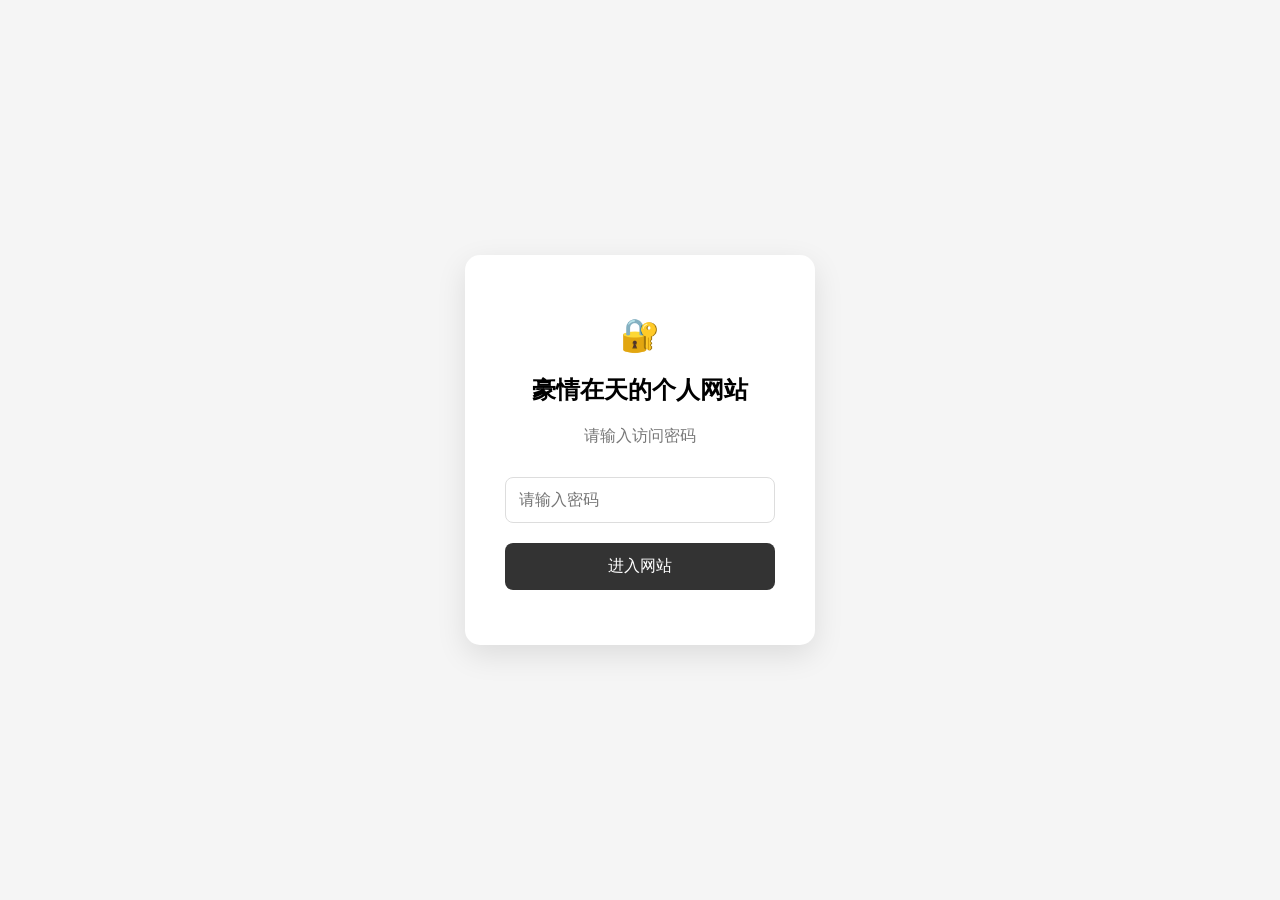
==== login.html @ 1fc22263 "Add files via upload" ====
<!DOCTYPE html>
<html lang="zh-CN">

<head>
    <meta charset="UTF-8">

    <meta name="viewport" content="width=device-width, initial-scale=1.0">

    <title>登录 - 瑶的个人网站</title>

    <style>

        * {
            box-sizing: border-box;
        }

        body {
            margin: 0;

            min-height: 100vh;

            display: flex;

            justify-content: center;

            align-items: center;

            font-family: Arial, "Microsoft YaHei", sans-serif;

            background-color: #f5f5f5;
        }


        .login-box {
            width: 350px;

            padding: 40px;

            background-color: white;

            border-radius: 15px;

            box-shadow: 0 10px 30px rgba(0, 0, 0, 0.1);

            text-align: center;
        }


        .login-box h1 {
            margin-bottom: 10px;
        }


        .login-box p {
            color: #777;

            margin-bottom: 30px;
        }


        #password {
            width: 100%;

            padding: 13px;

            border: 1px solid #ddd;

            border-radius: 8px;

            font-size: 16px;

            outline: none;
        }


        #password:focus {
            border-color: #555;
        }


        button {
            width: 100%;

            margin-top: 20px;

            padding: 13px;

            border: none;

            border-radius: 8px;

            background-color: #333;

            color: white;

            font-size: 16px;

            cursor: pointer;
        }


        button:hover {
            background-color: #555;
        }


        #message {
            margin-top: 15px;

            color: #d33;
        }

    </style>

</head>


<body>


    <div class="login-box">

        <h1>🔐</h1>

        <h2>豪情在天的个人网站</h2>

        <p>请输入访问密码</p >


        <input
            type="password"
            id="password"
            placeholder="请输入密码"
        >


        <button onclick="login()">
            进入网站
        </button>


        <div id="message"></div>

    </div>


    <script>

        function login() {

            const password =
                document.getElementById("password").value;


            // 临时密码
            const correctPassword = "070520";


            if (password === correctPassword) {

                window.location.href = "index.html";

            } else {

                document.getElementById("message").textContent =
                    "密码错误，请重新输入。";

            }

        }

    </script>


</body>

</html>
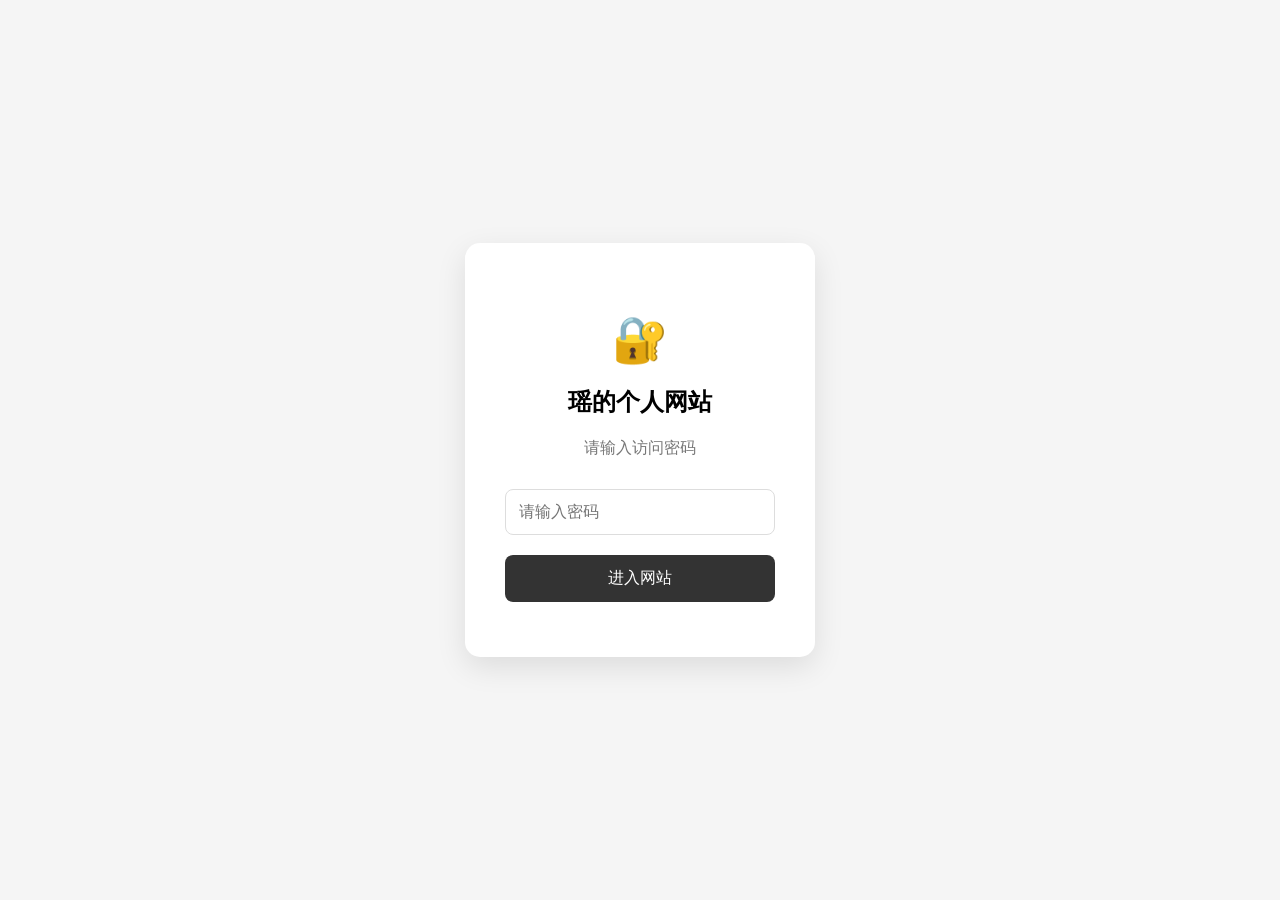
==== commit 6d2aaa0e: "Add files via upload" ====
--- a/login.html
+++ b/login.html
@@ -3,7 +3,6 @@
 
 <head>
     <meta charset="UTF-8">
-
     <meta name="viewport" content="width=device-width, initial-scale=1.0">
 
     <title>登录 - 瑶的个人网站</title>
@@ -20,16 +19,13 @@
             min-height: 100vh;
 
             display: flex;
-
             justify-content: center;
-
             align-items: center;
 
             font-family: Arial, "Microsoft YaHei", sans-serif;
 
             background-color: #f5f5f5;
         }
-
 
         .login-box {
             width: 350px;
@@ -45,18 +41,17 @@
             text-align: center;
         }
 
+        .login-box h1 {
+            font-size: 45px;
 
-        .login-box h1 {
             margin-bottom: 10px;
         }
-
 
         .login-box p {
             color: #777;
 
             margin-bottom: 30px;
         }
-
 
         #password {
             width: 100%;
@@ -72,11 +67,9 @@
             outline: none;
         }
 
-
         #password:focus {
             border-color: #555;
         }
-
 
         button {
             width: 100%;
@@ -98,11 +91,9 @@
             cursor: pointer;
         }
 
-
         button:hover {
             background-color: #555;
         }
-
 
         #message {
             margin-top: 15px;
@@ -117,15 +108,13 @@
 
 <body>
 
-
     <div class="login-box">
 
         <h1>🔐</h1>
 
-        <h2>豪情在天的个人网站</h2>
+        <h2>瑶的个人网站</h2>
 
         <p>请输入访问密码</p >
-
 
         <input
             type="password"
@@ -133,11 +122,9 @@
             placeholder="请输入密码"
         >
 
-
         <button onclick="login()">
             进入网站
         </button>
-
 
         <div id="message"></div>
 
@@ -151,14 +138,16 @@
             const password =
                 document.getElementById("password").value;
 
-
-            // 临时密码
-            const correctPassword = "070520";
-
+            const correctPassword = "123456";
 
             if (password === correctPassword) {
 
-                window.location.href = "index.html";
+                sessionStorage.setItem(
+                    "loggedIn",
+                    "true"
+                );
+
+                window.location.href = "./index.html";
 
             } else {
 
@@ -171,7 +160,6 @@
 
     </script>
 
-
 </body>
 
 </html>
